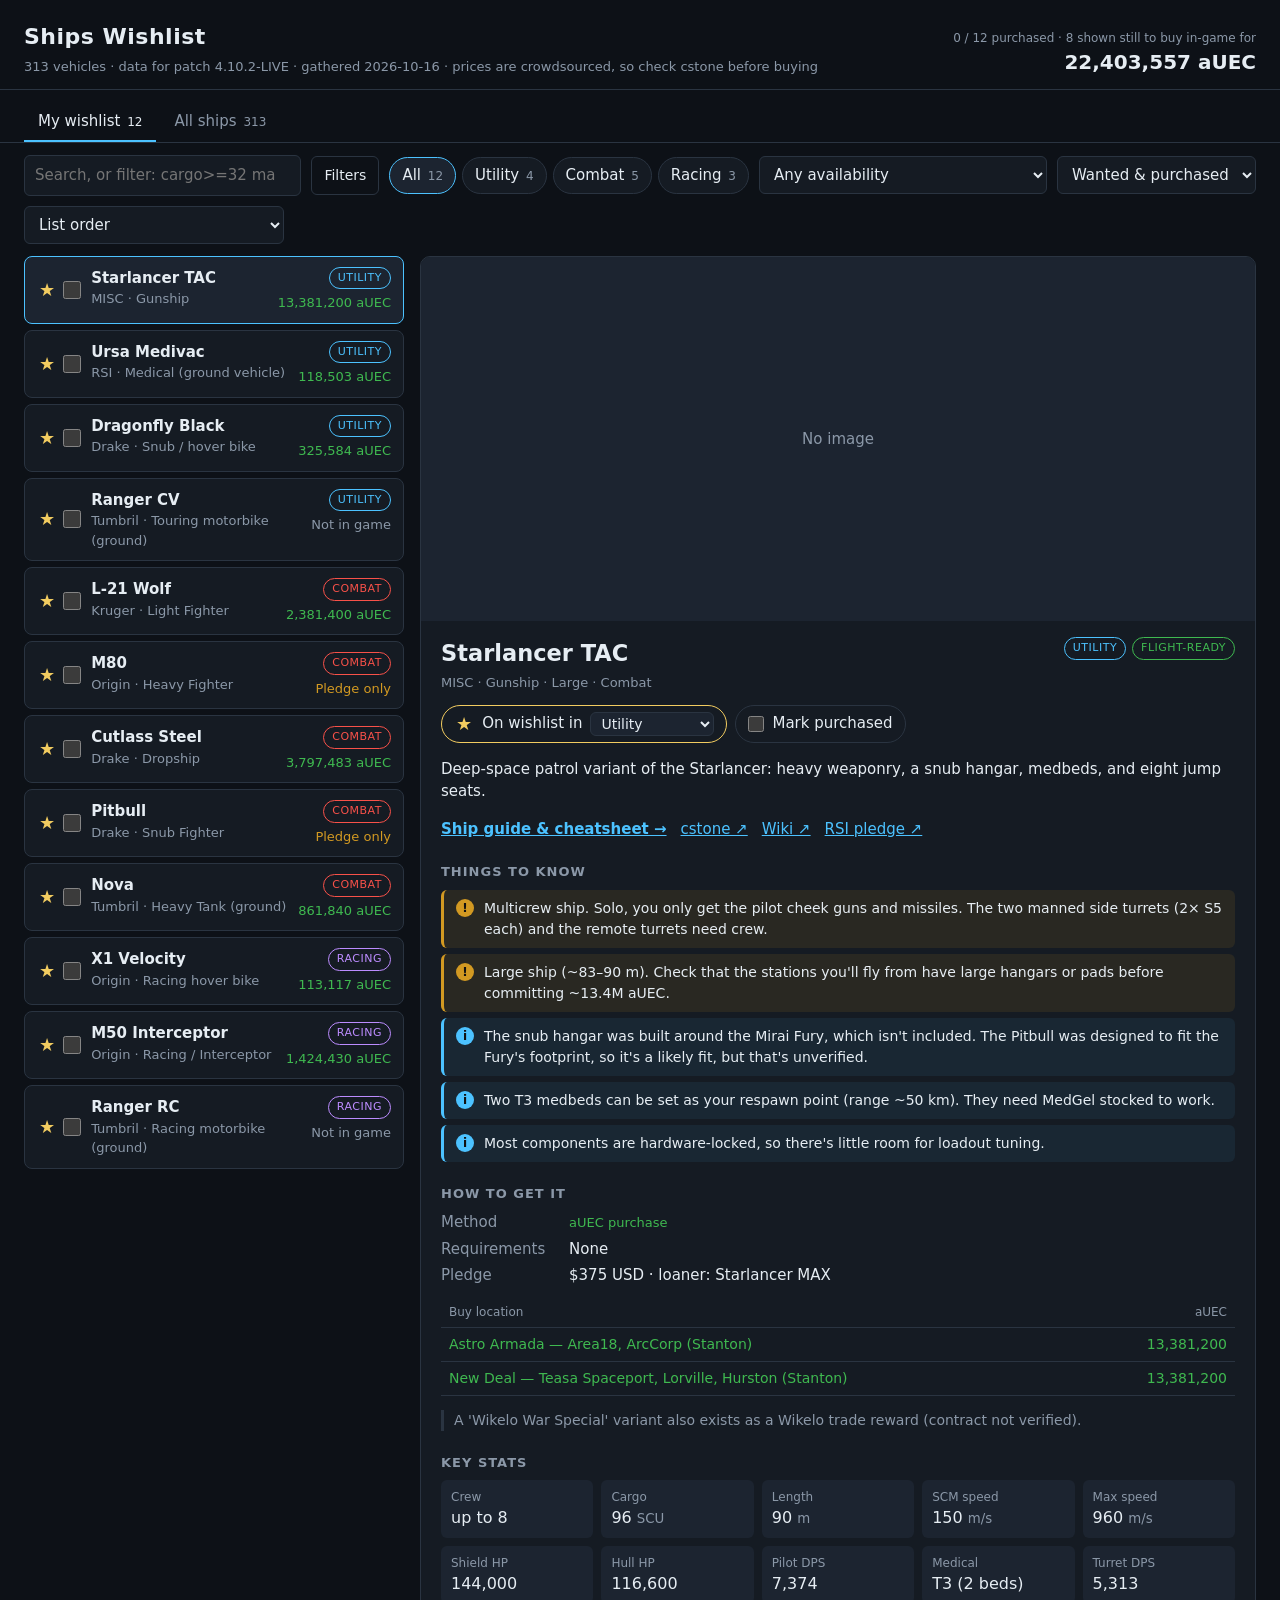
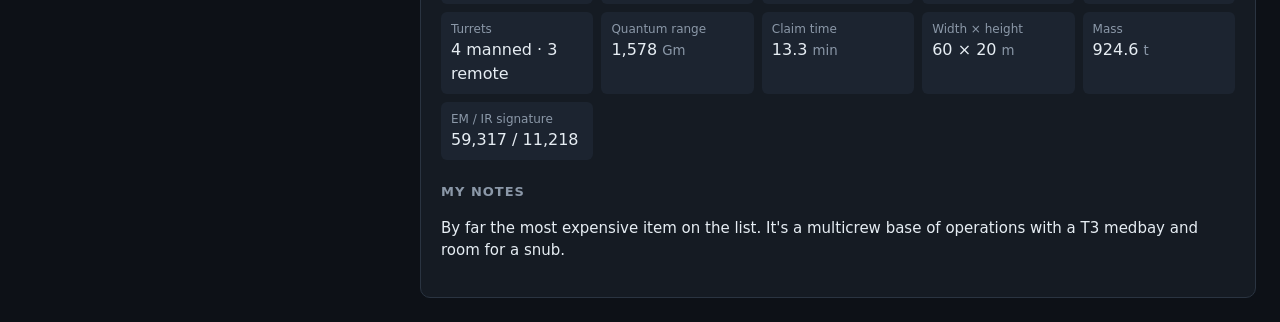
==== index.html @ 130946b1 "Deploy star-citizen-notes@a7545f8" ====
<!doctype html>
<html lang="en">
<head>
  <meta charset="utf-8">
  <meta name="viewport" content="width=device-width, initial-scale=1">
  <title>Ships Wishlist</title>
  <link rel="stylesheet" href="styles.css">
</head>
<body>
  <header class="top">
    <div>
      <h1>Ships Wishlist</h1>
      <p class="meta" id="meta"></p>
    </div>
    <div class="total" id="total"></div>
  </header>

  <div class="pending" id="pending" hidden></div>

  <nav class="scope" id="scope" aria-label="Which ships"></nav>

  <section class="toolbar">
    <input id="search" type="search" placeholder="Search, or filter: cargo>=32 maker:drake is:rentable…" autocomplete="off" spellcheck="false">
    <button type="button" id="filtersToggle" class="ghost filters-toggle" aria-expanded="false" aria-controls="filterPanel">Filters</button>
    <div class="chips" id="categoryChips"></div>
    <select id="availability" aria-label="Availability">
      <option value="">Any availability</option>
      <option value="buy">Buyable in-game</option>
      <option value="rent">Rental only</option>
      <option value="pledge">Pledge only</option>
      <option value="earn">Earned in-game (Wikelo, events)</option>
      <option value="none">Not in game</option>
    </select>
    <select id="owned" aria-label="Purchased">
      <option value="">Wanted &amp; purchased</option>
      <option value="wanted">Still wanted</option>
      <option value="purchased">Purchased</option>
    </select>
    <select id="sort" aria-label="Sort">
      <option value="list">List order</option>
      <option value="price-asc">Price: low → high</option>
      <option value="price-desc">Price: high → low</option>
      <option value="name">Name</option>
      <option value="manufacturer">Manufacturer</option>
      <option value="stat:cargo">Cargo: most first</option>
      <option value="stat:scm">SCM speed: fastest first</option>
      <option value="stat:dps">Pilot DPS: highest first</option>
      <option value="stat:hull">Hull HP: highest first</option>
      <option value="stat:shield">Shield HP: highest first</option>
      <option value="stat:qt">Quantum range: longest first</option>
      <option value="stat:length">Length: biggest first</option>
      <option value="stat:crew">Crew: largest first</option>
    </select>
  </section>

  <section class="filter-panel" id="filterPanel" hidden></section>
  <div class="active-filters" id="activeFilters"></div>

  <main class="layout">
    <ul class="list" id="list"></ul>
    <article class="detail" id="detail"></article>
  </main>

  <script src="site.js"></script>
  <script src="catalog.data.js"></script>
  <script src="ships.data.js"></script>
  <script src="wishlist.js"></script>
  <script src="purchases.js"></script>
  <script src="common.js"></script>
  <script src="filters.js"></script>
  <script src="app.js"></script>
</body>
</html>
---- styles.css ----
:root {
  --bg: #0d1117;
  --panel: #151b23;
  --panel-2: #1c2430;
  --border: #2a3441;
  --text: #e6edf3;
  --muted: #8b98a8;
  --accent: #4cc2ff;
  --buy: #3fb950;
  --pledge: #d29922;
  --none: #8b98a8;
  --utility: #4cc2ff;
  --combat: #f85149;
  --racing: #bc8cff;
  --other: #8b98a8;
  --star: #f2cc60;
  color-scheme: dark;
}

* { box-sizing: border-box; }

body {
  margin: 0;
  background: var(--bg);
  color: var(--text);
  font: 15px/1.5 system-ui, -apple-system, "Segoe UI", Roboto, sans-serif;
}

a { color: var(--accent); }

.top {
  display: flex;
  justify-content: space-between;
  align-items: flex-end;
  gap: 16px;
  flex-wrap: wrap;
  padding: 20px 24px 12px;
  border-bottom: 1px solid var(--border);
}
.top h1 { margin: 0; font-size: 22px; letter-spacing: 0.5px; }
.meta { margin: 4px 0 0; color: var(--muted); font-size: 13px; }
.total { text-align: right; }
.total span { display: block; color: var(--muted); font-size: 12px; }
.total strong { font-size: 20px; font-variant-numeric: tabular-nums; }

.toolbar {
  display: flex;
  flex-wrap: wrap;
  gap: 10px;
  align-items: center;
  padding: 12px 24px;
}
.toolbar input, .toolbar select {
  background: var(--panel);
  color: var(--text);
  border: 1px solid var(--border);
  border-radius: 6px;
  padding: 8px 10px;
  font: inherit;
}
.toolbar input { flex: 1 1 260px; min-width: 0; }
.chips { display: flex; gap: 6px; flex-wrap: wrap; }
.chip {
  background: var(--panel);
  color: var(--text);
  border: 1px solid var(--border);
  border-radius: 999px;
  padding: 6px 12px;
  font: inherit;
  cursor: pointer;
}
.chip span { color: var(--muted); font-size: 12px; margin-left: 2px; }
.chip.on { border-color: var(--accent); background: var(--panel-2); }

.scope { display: flex; gap: 4px; padding: 12px 24px 0; border-bottom: 1px solid var(--border); }
.tab {
  background: transparent;
  color: var(--muted);
  border: 0;
  border-bottom: 2px solid transparent;
  border-radius: 0;
  padding: 8px 14px;
  font-size: 15px;
}
.tab span { font-size: 12px; margin-left: 2px; }
.tab.on { color: var(--text); border-bottom-color: var(--accent); }

.layout {
  display: grid;
  grid-template-columns: minmax(280px, 380px) 1fr;
  gap: 16px;
  padding: 0 24px 24px;
  align-items: start;
}

.list { list-style: none; margin: 0; padding: 0; display: flex; flex-direction: column; gap: 6px; }
.row {
  display: flex;
  align-items: center;
  gap: 10px;
  padding: 0 0 0 12px;
  background: var(--panel);
  border: 1px solid var(--border);
  border-radius: 8px;
}
.row:hover { background: var(--panel-2); }
.row.active { border-color: var(--accent); background: var(--panel-2); }
.row.owned { opacity: 0.6; }
.row.owned strong { text-decoration: line-through; text-decoration-color: var(--buy); }
.row-controls { display: flex; align-items: center; gap: 6px; flex: none; }
.star {
  background: transparent;
  border: 0;
  padding: 0 2px;
  font-size: 18px;
  line-height: 1;
  color: var(--muted);
}
.star:hover, .star.on { color: var(--star); }
.row-check { width: 18px; height: 18px; accent-color: var(--buy); cursor: pointer; flex: none; margin: 0; }
.row-link {
  flex: 1;
  min-width: 0;
  display: flex;
  justify-content: space-between;
  gap: 10px;
  padding: 10px 12px 10px 0;
  color: var(--text);
  text-decoration: none;
}
.row-main { display: flex; flex-direction: column; min-width: 0; }
.row-side { display: flex; flex-direction: column; align-items: flex-end; gap: 4px; white-space: nowrap; }
.sub { color: var(--muted); font-size: 13px; }

.tag {
  font-size: 11px;
  text-transform: uppercase;
  letter-spacing: 0.5px;
  padding: 2px 8px;
  border-radius: 999px;
  border: 1px solid currentColor;
}
.cat-utility { color: var(--utility); }
.cat-combat { color: var(--combat); }
.cat-racing { color: var(--racing); }
/* Game careers (All ships view). Anything else falls back to the plain tag color. */
.tag[class*="cat-"] { color: var(--other); }
.tag.cat-utility { color: var(--utility); }
.tag.cat-combat { color: var(--combat); }
.tag.cat-racing, .tag.cat-competition { color: var(--racing); }
.tag.cat-transporter { color: #3fb950; }
.tag.cat-industrial { color: #d29922; }
.tag.cat-exploration { color: #4cc2ff; }
.tag.cat-support { color: #56d4bc; }
.tag.cat-multi-role { color: #e3b8ff; }
.tag.cat-ground { color: #c9a26b; }
.price.rent { color: var(--accent); }
.price.earn { color: var(--racing); }
.status-flight-ready { color: var(--buy); }
.status-in-concept { color: var(--none); }
.owned-tag { color: var(--buy); vertical-align: middle; }

.price { font-size: 13px; font-variant-numeric: tabular-nums; }
.price.buy { color: var(--buy); }
.price.pledge { color: var(--pledge); }
.price.none { color: var(--none); }

.detail {
  background: var(--panel);
  border: 1px solid var(--border);
  border-radius: 10px;
  padding: 0 20px 20px;
  overflow: hidden;
  position: sticky;
  top: 12px;
}
.hero { margin: 0 -20px 16px; aspect-ratio: 16 / 7; background: var(--panel-2); }
.hero img { width: 100%; height: 100%; object-fit: cover; display: block; }
.noimg { height: 100%; display: grid; place-items: center; color: var(--muted); }
.detail-head { display: flex; justify-content: space-between; gap: 12px; flex-wrap: wrap; }
.detail-head h2 { margin: 0; }
.detail-head .sub { margin: 2px 0 0; }
.badges { display: flex; gap: 6px; align-items: flex-start; }
.detail h3 {
  margin: 22px 0 8px;
  font-size: 13px;
  text-transform: uppercase;
  letter-spacing: 1px;
  color: var(--muted);
}
.links { display: flex; gap: 14px; flex-wrap: wrap; }

.kv { margin: 0; display: grid; gap: 4px; }
.kv div { display: grid; grid-template-columns: 120px 1fr; gap: 8px; }
.kv dt { color: var(--muted); }
.kv dd { margin: 0; }

table { width: 100%; border-collapse: collapse; margin-top: 10px; font-size: 14px; }
th, td { text-align: left; padding: 6px 8px; border-bottom: 1px solid var(--border); }
th { color: var(--muted); font-weight: 500; font-size: 12px; }
.num { text-align: right; font-variant-numeric: tabular-nums; white-space: nowrap; }
tr.best td { color: var(--buy); }

.note { color: var(--muted); font-size: 14px; border-left: 3px solid var(--border); padding-left: 10px; }
.muted, .empty { color: var(--muted); }

.stats { margin: 0; display: grid; grid-template-columns: repeat(auto-fill, minmax(130px, 1fr)); gap: 8px; }
.stat { background: var(--panel-2); border-radius: 6px; padding: 8px 10px; }
.stat dt { color: var(--muted); font-size: 12px; }
.stat dd { margin: 0; font-size: 16px; font-variant-numeric: tabular-nums; }
.stat small { color: var(--muted); }

/* ── Filters ───────────────────────────────── */
.filters-toggle { padding: 8px 12px; font-size: 14px; }
.filters-toggle.on { border-color: var(--accent); }
.filters-toggle .count {
  display: inline-block;
  min-width: 18px;
  margin-left: 4px;
  padding: 0 5px;
  border-radius: 999px;
  background: var(--accent);
  color: #111;
  font-size: 12px;
}
.filter-panel {
  margin: 0 24px 12px;
  padding: 14px 16px;
  background: var(--panel);
  border: 1px solid var(--border);
  border-radius: 10px;
  display: grid;
  gap: 14px;
}
.filter-panel[hidden] { display: none; }
.filter-panel select, .filter-panel input[inputmode] {
  background: var(--panel-2);
  color: var(--text);
  border: 1px solid var(--border);
  border-radius: 6px;
  padding: 6px 8px;
  font: inherit;
  font-size: 14px;
  min-width: 0;
}
.fp-selects { display: grid; grid-template-columns: repeat(auto-fill, minmax(170px, 1fr)); gap: 10px; }
.fp-selects label { display: flex; flex-direction: column; gap: 4px; font-size: 12px; color: var(--muted); }
.fp-flags { display: flex; flex-wrap: wrap; gap: 6px 16px; font-size: 14px; }
.fp-flag { display: inline-flex; align-items: center; gap: 6px; cursor: pointer; }
.fp-flag input { accent-color: var(--accent); margin: 0; }
.fp-ranges { display: grid; grid-template-columns: repeat(auto-fill, minmax(250px, 1fr)); gap: 8px 18px; }
.fp-range { display: grid; grid-template-columns: 1fr 76px auto 76px; align-items: center; gap: 6px; font-size: 14px; }
.fp-range small { color: var(--muted); }
.fp-range em { color: var(--muted); font-style: normal; }
.fp-help { font-size: 13px; color: var(--muted); }
.fp-help summary { cursor: pointer; color: var(--text); }
.fp-help p { margin: 8px 0; }
.fp-syntax { margin: 6px 0; font-size: 13px; }
.fp-syntax td { vertical-align: top; line-height: 1.9; }
.fp-syntax td:first-child { white-space: nowrap; }
.fp-example { margin: 2px 0; font-size: 12px; padding: 4px 10px; }
.active-filters { display: flex; flex-wrap: wrap; gap: 6px; padding: 0 24px; }
.active-filters:not(:empty) { margin-bottom: 12px; }
.filter-chip {
  background: var(--panel-2);
  color: var(--text);
  border: 1px solid var(--accent);
  border-radius: 999px;
  padding: 3px 10px;
  font-size: 13px;
}
.filter-chip span { color: var(--muted); margin-left: 4px; }
.filter-chip.free { border-color: var(--border); }
.filter-chip.neg { border-color: var(--combat); }
.filter-chip.clear { background: transparent; border-color: var(--border); color: var(--muted); }
.row-stats { color: var(--accent); font-size: 12px; font-variant-numeric: tabular-nums; }

/* ── Purchases ─────────────────────────────── */
.pending {
  display: flex;
  flex-wrap: wrap;
  align-items: center;
  gap: 8px 16px;
  margin: 12px 24px 0;
  padding: 10px 14px;
  border: 1px solid var(--pledge);
  border-radius: 8px;
  background: rgba(210, 153, 34, 0.08);
  font-size: 14px;
}
.pending[hidden] { display: none; }
.pending-actions { display: flex; gap: 8px; }
.pending-msg { color: var(--muted); }
button {
  font: inherit;
  font-size: 13px;
  padding: 6px 12px;
  border-radius: 6px;
  border: 1px solid var(--pledge);
  background: var(--pledge);
  color: #111;
  cursor: pointer;
}
button.ghost { background: transparent; color: var(--text); border-color: var(--border); }

.toggles { display: flex; flex-wrap: wrap; gap: 8px; margin: 12px 0 4px; }
.wish-toggle {
  display: inline-flex;
  align-items: center;
  gap: 8px;
  padding: 6px 12px;
  border: 1px solid var(--border);
  border-radius: 999px;
  background: transparent;
  color: var(--text);
  font-size: 15px;
}
button.wish-toggle:hover { border-color: var(--star); }
.wish-toggle.on { border-color: var(--star); }
.wish-toggle select {
  background: var(--panel-2);
  color: var(--text);
  border: 1px solid var(--border);
  border-radius: 6px;
  padding: 2px 6px;
  font: inherit;
  font-size: 14px;
}
.purchase-toggle {
  display: inline-flex;
  align-items: center;
  gap: 8px;
  padding: 6px 12px;
  border: 1px solid var(--border);
  border-radius: 999px;
  cursor: pointer;
  user-select: none;
}
.purchase-toggle input { accent-color: var(--buy); width: 16px; height: 16px; margin: 0; }
.purchase-toggle.on { border-color: var(--buy); color: var(--buy); }
.purchase-toggle small { color: var(--muted); margin-left: 4px; }

/* ── Things to know ────────────────────────── */
.ttk { list-style: none; margin: 0; padding: 0; display: flex; flex-direction: column; gap: 6px; }
.ttk li {
  display: flex;
  gap: 10px;
  align-items: flex-start;
  padding: 8px 12px;
  border-radius: 6px;
  border-left: 3px solid;
  font-size: 14px;
}
.ttk-warn { border-color: var(--pledge) !important; background: rgba(210, 153, 34, 0.10); }
.ttk-info { border-color: var(--accent) !important; background: rgba(76, 194, 255, 0.07); }
.ttk-icon {
  flex: none;
  width: 18px;
  height: 18px;
  margin-top: 1px;
  border-radius: 50%;
  display: grid;
  place-items: center;
  font-size: 12px;
  font-weight: 700;
  color: #111;
}
.ttk-warn .ttk-icon { background: var(--pledge); }
.ttk-info .ttk-icon { background: var(--accent); }

.guide-link { font-weight: 600; }

/* ── Guide page ────────────────────────────── */
.crumbs { display: flex; justify-content: space-between; align-items: center; width: 100%; gap: 12px; flex-wrap: wrap; }
.crumbs a { text-decoration: none; }
.pager { display: flex; gap: 16px; font-size: 14px; }
.guide { max-width: 960px; margin: 0 auto; padding: 16px 24px 48px; }
.guide-hero { position: relative; border-radius: 10px; overflow: hidden; aspect-ratio: 16 / 6; background: var(--panel-2); }
.guide-hero img { width: 100%; height: 100%; object-fit: cover; display: block; }
.guide-title {
  position: absolute;
  inset: auto 0 0 0;
  padding: 40px 20px 14px;
  background: linear-gradient(transparent, rgba(0, 0, 0, 0.85));
}
.guide-title h1 { margin: 0; font-size: 28px; }
.guide-title .sub { color: #c9d1d9; margin: 2px 0 0; }
.guide h3 {
  margin: 28px 0 10px;
  font-size: 13px;
  text-transform: uppercase;
  letter-spacing: 1px;
  color: var(--muted);
}
.lead { font-size: 16px; }
.features { display: grid; grid-template-columns: repeat(auto-fill, minmax(280px, 1fr)); gap: 12px; }
.feature { background: var(--panel); border: 1px solid var(--border); border-radius: 8px; padding: 12px 14px; }
.feature h4 { margin: 0 0 4px; font-size: 16px; }
.feature p { margin: 0 0 8px; color: #c9d1d9; font-size: 14px; }
.feature ol { margin: 0 0 8px; padding-left: 20px; font-size: 14px; }
.feature ol li { margin-bottom: 2px; }
.keys { display: flex; flex-wrap: wrap; gap: 6px 12px; font-size: 13px; color: var(--muted); }
kbd {
  font: 12px ui-monospace, SFMono-Regular, Consolas, monospace;
  background: var(--panel-2);
  border: 1px solid var(--border);
  border-bottom-width: 2px;
  border-radius: 4px;
  padding: 1px 6px;
  color: var(--text);
  white-space: nowrap;
}
.cheatsheet td:nth-child(2) { white-space: nowrap; }
.common-sec { background: var(--panel); border: 1px solid var(--border); border-radius: 8px; margin-bottom: 8px; padding: 0 14px; }
.common-sec summary { cursor: pointer; padding: 10px 0; font-weight: 600; }
.common-sec table { margin: 0 0 10px; }
.small { font-size: 13px; }
.sources { font-size: 13px; padding-left: 20px; word-break: break-all; }
code { font: 13px ui-monospace, Consolas, monospace; background: var(--panel-2); padding: 1px 4px; border-radius: 4px; }

@media print {
  body { background: #fff; color: #000; }
  .top, .pending, .toggles, .guide-hero { display: none; }
  .common-sec { break-inside: avoid; }
}

@media (max-width: 800px) {
  .pending { margin-left: 16px; margin-right: 16px; }
  .guide { padding-left: 16px; padding-right: 16px; }
  .guide-hero { aspect-ratio: 16 / 9; }
  .cheatsheet td:nth-child(2) { white-space: normal; }
  .top, .scope, .toolbar, .layout, .active-filters { padding-left: 16px; padding-right: 16px; }
  .filter-panel { margin-left: 16px; margin-right: 16px; }
  .fp-syntax td:first-child { white-space: normal; }
  .layout { grid-template-columns: 1fr; }
  .detail { position: static; }
  .total { text-align: left; }
}
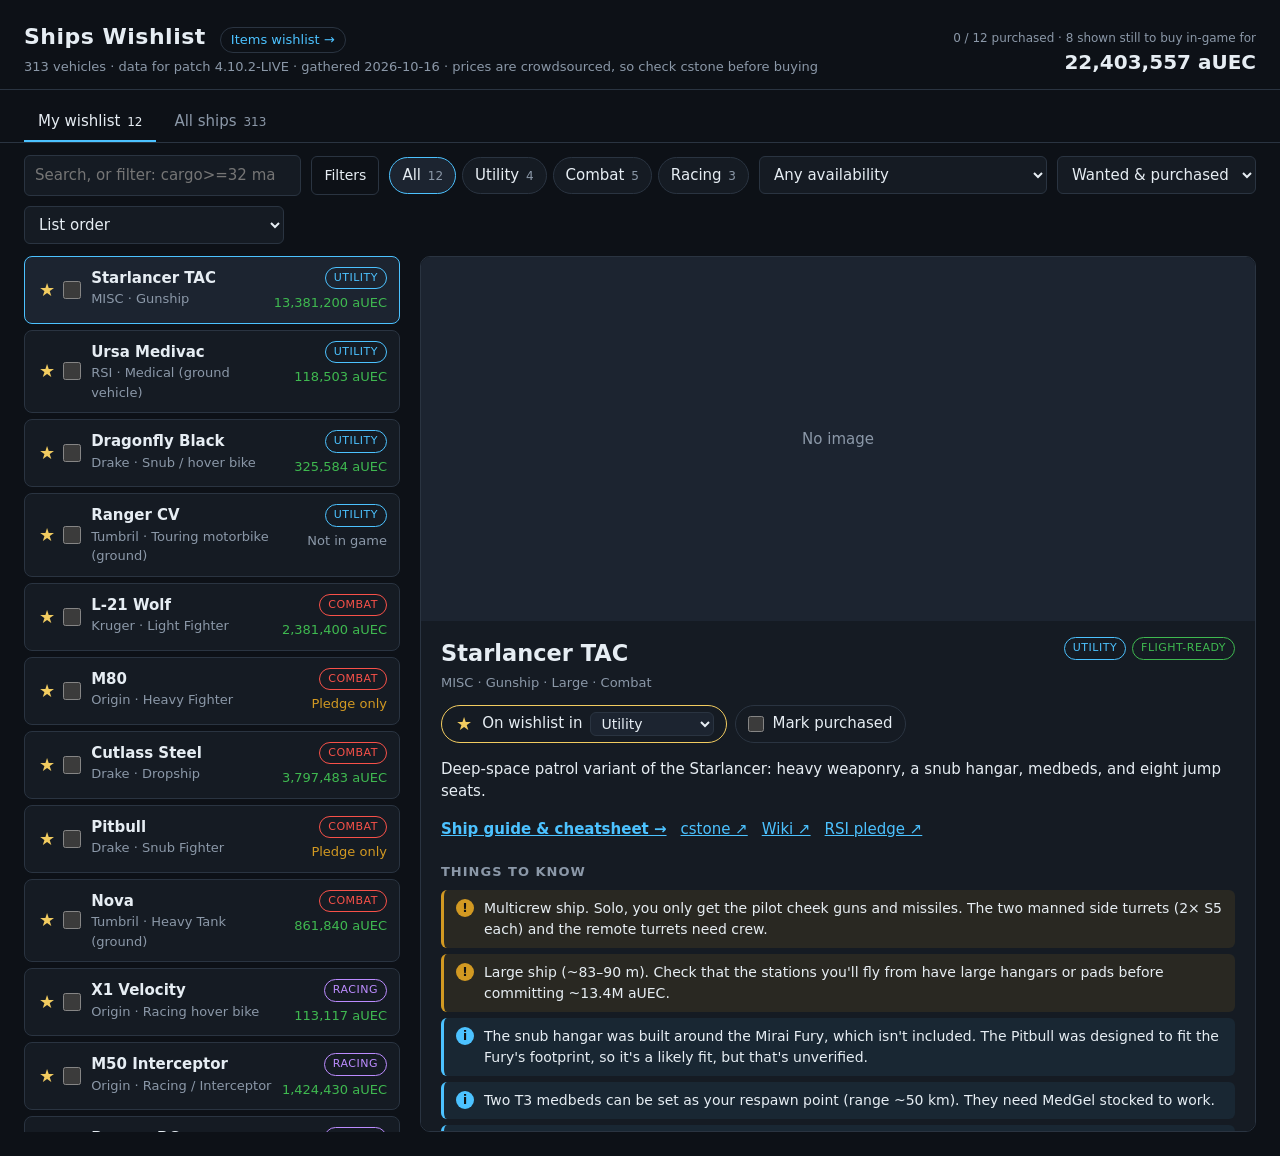
==== commit e845be0a: "Deploy star-citizen-notes@56469bd" ====
--- a/index.html
+++ b/index.html
@@ -9,7 +9,10 @@
 <body>
   <header class="top">
     <div>
-      <h1>Ships Wishlist</h1>
+      <div class="title-row">
+        <h1>Ships Wishlist</h1>
+        <nav class="site-links" id="siteLinks" aria-label="Other sites"></nav>
+      </div>
       <p class="meta" id="meta"></p>
     </div>
     <div class="total" id="total"></div>
--- a/styles.css
+++ b/styles.css
@@ -38,6 +38,10 @@
   border-bottom: 1px solid var(--border);
 }
 .top h1 { margin: 0; font-size: 22px; letter-spacing: 0.5px; }
+.title-row { display: flex; align-items: baseline; gap: 14px; flex-wrap: wrap; }
+.site-links { display: flex; gap: 8px; }
+.site-links a { font-size: 13px; text-decoration: none; border: 1px solid var(--border); border-radius: 999px; padding: 2px 10px; }
+.site-links a:hover { border-color: var(--accent); }
 .meta { margin: 4px 0 0; color: var(--muted); font-size: 13px; }
 .total { text-align: right; }
 .total span { display: block; color: var(--muted); font-size: 12px; }
@@ -93,7 +97,16 @@
   align-items: start;
 }
 
-.list { list-style: none; margin: 0; padding: 0; display: flex; flex-direction: column; gap: 6px; }
+.list { list-style: none; margin: 0; padding: 0 4px 0 0; display: flex; flex-direction: column; gap: 6px; }
+/* The list and the detail panel each scroll on their own, so the page never gets taller than the window. */
+.list, .detail {
+  position: sticky;
+  top: 12px;
+  max-height: calc(100vh - 24px);
+  overflow-y: auto;
+  scrollbar-width: thin;
+  scrollbar-color: var(--border) transparent;
+}
 .row {
   display: flex;
   align-items: center;
@@ -170,9 +183,6 @@
   border: 1px solid var(--border);
   border-radius: 10px;
   padding: 0 20px 20px;
-  overflow: hidden;
-  position: sticky;
-  top: 12px;
 }
 .hero { margin: 0 -20px 16px; aspect-ratio: 16 / 7; background: var(--panel-2); }
 .hero img { width: 100%; height: 100%; object-fit: cover; display: block; }
@@ -433,6 +443,7 @@
   .filter-panel { margin-left: 16px; margin-right: 16px; }
   .fp-syntax td:first-child { white-space: normal; }
   .layout { grid-template-columns: 1fr; }
-  .detail { position: static; }
+  .list { position: static; max-height: 60vh; }
+  .detail { position: static; max-height: none; overflow: visible; }
   .total { text-align: left; }
 }
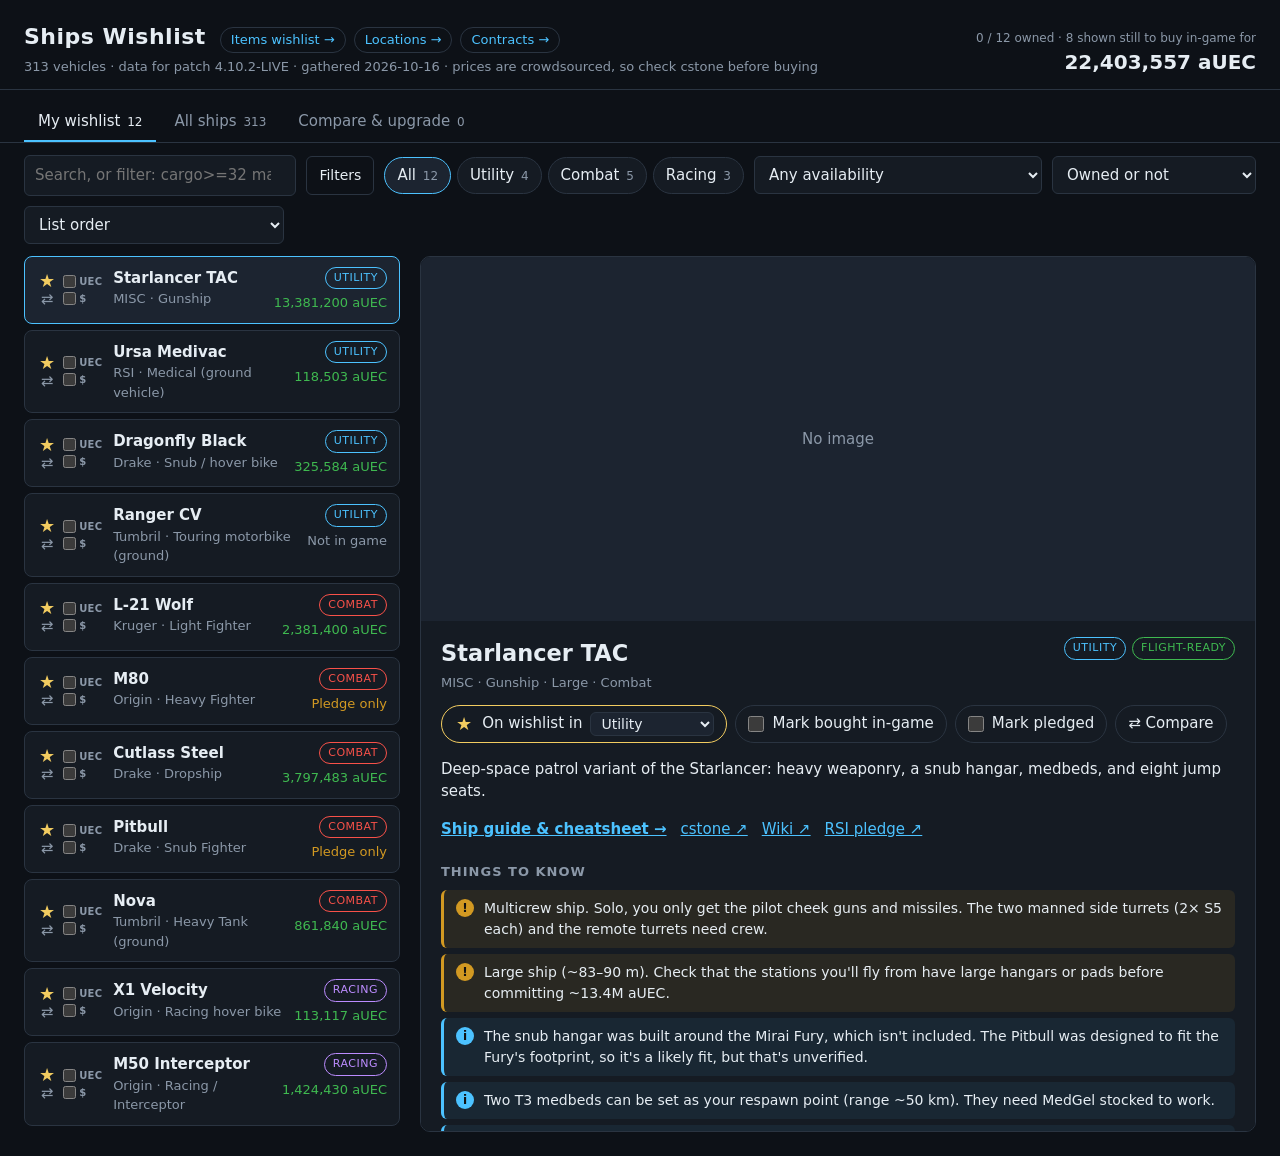
==== commit 1cbad5fd: "Deploy star-citizen-notes@6cfafc6" ====
--- a/index.html
+++ b/index.html
@@ -34,10 +34,12 @@
       <option value="earn">Earned in-game (Wikelo, events)</option>
       <option value="none">Not in game</option>
     </select>
-    <select id="owned" aria-label="Purchased">
-      <option value="">Wanted &amp; purchased</option>
-      <option value="wanted">Still wanted</option>
-      <option value="purchased">Purchased</option>
+    <select id="owned" aria-label="Owned">
+      <option value="">Owned or not</option>
+      <option value="wanted">Not owned yet</option>
+      <option value="purchased">Owned (either way)</option>
+      <option value="pledged">Pledged (real money)</option>
+      <option value="bought">Bought in-game</option>
     </select>
     <select id="sort" aria-label="Sort">
       <option value="list">List order</option>
@@ -58,11 +60,13 @@
 
   <section class="filter-panel" id="filterPanel" hidden></section>
   <div class="active-filters" id="activeFilters"></div>
+  <div class="cmp-tray" id="compareTray"></div>
 
   <main class="layout">
     <ul class="list" id="list"></ul>
     <article class="detail" id="detail"></article>
   </main>
+  <main class="compare-view" id="compareView"></main>
 
   <script src="site.js"></script>
   <script src="catalog.data.js"></script>
@@ -71,6 +75,7 @@
   <script src="purchases.js"></script>
   <script src="common.js"></script>
   <script src="filters.js"></script>
+  <script src="compare.js"></script>
   <script src="app.js"></script>
 </body>
 </html>
--- a/styles.css
+++ b/styles.css
@@ -350,6 +350,117 @@
 .purchase-toggle.on { border-color: var(--buy); color: var(--buy); }
 .purchase-toggle small { color: var(--muted); margin-left: 4px; }
 
+.purchase-toggle.pledge input { accent-color: var(--pledge); }
+.purchase-toggle.pledge.on { border-color: var(--pledge); color: var(--pledge); }
+
+/* List row: two small stacks of controls (wishlist + compare, bought in-game + pledged). */
+.ctl-stack { display: flex; flex-direction: column; align-items: center; gap: 2px; }
+.own-mini {
+  display: inline-flex;
+  align-items: center;
+  gap: 3px;
+  font-size: 10px;
+  font-weight: 600;
+  letter-spacing: 0.3px;
+  color: var(--muted);
+  cursor: pointer;
+  user-select: none;
+  min-width: 40px;
+}
+.own-mini input { width: 13px; height: 13px; margin: 0; accent-color: var(--buy); cursor: pointer; }
+.own-mini.pledge input { accent-color: var(--pledge); }
+.own-mini:has(input:checked) { color: var(--buy); }
+.own-mini.pledge:has(input:checked) { color: var(--pledge); }
+.cmp-mini {
+  background: transparent;
+  border: 0;
+  padding: 0 2px;
+  font-size: 15px;
+  line-height: 1;
+  color: var(--muted);
+}
+.cmp-mini:hover:not(:disabled), .cmp-mini.on { color: var(--accent); }
+.cmp-mini:disabled { opacity: 0.3; cursor: default; }
+
+/* ── Compare ───────────────────────────────── */
+button.mini { padding: 3px 8px; font-size: 12px; }
+button.linklike { background: none; border: 0; padding: 0; color: var(--accent); font-size: inherit; cursor: pointer; }
+button.linklike:hover { text-decoration: underline; }
+.cmp-toggle {
+  display: inline-flex;
+  align-items: center;
+  gap: 6px;
+  padding: 6px 12px;
+  border: 1px solid var(--border);
+  border-radius: 999px;
+  background: transparent;
+  color: var(--text);
+  font-size: 15px;
+}
+.cmp-toggle:hover:not(:disabled), .cmp-toggle.on { border-color: var(--accent); color: var(--accent); }
+.cmp-toggle:disabled { opacity: 0.5; cursor: default; }
+
+.cmp-tray { display: flex; flex-wrap: wrap; align-items: center; gap: 6px 10px; padding: 0 24px; font-size: 14px; }
+.cmp-tray:not(:empty) { margin-bottom: 12px; }
+.cmp-tray button:not(.linklike) { border-color: var(--accent); background: var(--accent); }
+.cmp-tray button.ghost { background: transparent; border-color: var(--border); }
+.tray-ship { display: inline-flex; align-items: center; gap: 6px; background: var(--panel-2); border: 1px solid var(--border); border-radius: 999px; padding: 2px 10px; }
+.tray-ship .linklike { color: var(--muted); }
+
+.compare-view { display: none; padding: 16px 24px 32px; flex-direction: column; gap: 16px; }
+.compare-mode .compare-view { display: flex; }
+.compare-mode .toolbar, .compare-mode .filter-panel, .compare-mode .active-filters, .compare-mode .layout { display: none !important; }
+
+.cmp-card { background: var(--panel); border: 1px solid var(--border); border-radius: 10px; padding: 4px 20px 16px; min-width: 0; }
+.cmp-card h3 { margin: 18px 0 10px; font-size: 13px; text-transform: uppercase; letter-spacing: 1px; color: var(--muted); }
+.cmp-head { display: flex; flex-wrap: wrap; align-items: center; gap: 10px; }
+.cmp-head h3 { margin-right: auto; }
+.cmp-head input, .up-pick select {
+  background: var(--panel-2);
+  color: var(--text);
+  border: 1px solid var(--border);
+  border-radius: 6px;
+  padding: 6px 10px;
+  font: inherit;
+  font-size: 14px;
+  min-width: 0;
+}
+.cmp-head input { flex: 0 1 260px; }
+
+.up-pick { display: flex; flex-wrap: wrap; align-items: flex-end; gap: 10px; }
+.up-pick label { display: flex; flex-direction: column; gap: 4px; font-size: 12px; color: var(--muted); flex: 1 1 240px; min-width: 0; }
+.up-pick select { width: 100%; }
+.up-add { flex-basis: 100%; }
+.up-add:empty { display: none; }
+.up-result { display: grid; grid-template-columns: repeat(auto-fit, minmax(220px, 1fr)); gap: 10px; margin: 14px 0 10px; }
+.up-figure { background: var(--panel-2); border-radius: 8px; padding: 10px 14px; display: flex; flex-direction: column; }
+.up-figure strong { font-size: 24px; font-variant-numeric: tabular-nums; }
+.up-figure span { color: var(--muted); font-size: 13px; }
+.up-ok { color: var(--buy); }
+
+.cmp-scroll { overflow-x: auto; margin: 0 -8px; padding: 0 8px; scrollbar-width: thin; scrollbar-color: var(--border) transparent; }
+.cmp-table { min-width: 560px; table-layout: fixed; }
+.cmp-table th:first-child { width: 150px; }
+.cmp-table thead th { vertical-align: bottom; }
+.cmp-table tbody th { color: var(--muted); font-weight: 400; font-size: 13px; }
+.cmp-table td { vertical-align: top; }
+.cmp-table td.num { text-align: left; }
+.cmp-table td small { color: var(--muted); }
+.cmp-col { color: var(--text) !important; font-size: 14px !important; }
+.cmp-thumb { display: block; aspect-ratio: 16 / 9; background: var(--panel-2); border-radius: 6px; overflow: hidden; margin-bottom: 6px; }
+.cmp-thumb img { width: 100%; height: 100%; object-fit: cover; display: block; }
+.cmp-name { display: block; font-weight: 600; text-decoration: none; color: var(--text); }
+.cmp-name:hover { color: var(--accent); }
+.cmp-actions { display: flex; flex-wrap: wrap; gap: 4px; margin-top: 6px; align-items: center; }
+.cmp-group th { padding-top: 16px; color: var(--accent) !important; font-size: 11px !important; text-transform: uppercase; letter-spacing: 1px; font-weight: 600 !important; }
+.diff { display: block; font-size: 12px; color: var(--muted); }
+.diff.good { color: var(--buy); }
+.diff.bad { color: var(--combat); }
+td.best { color: var(--star); }
+.best-star { color: var(--star); }
+.upgrade-from td small { margin-left: 4px; }
+.upgrade-from tr.muted td { color: var(--muted); }
+
 /* ── Things to know ────────────────────────── */
 .ttk { list-style: none; margin: 0; padding: 0; display: flex; flex-direction: column; gap: 6px; }
 .ttk li {
@@ -441,6 +552,11 @@
   .cheatsheet td:nth-child(2) { white-space: normal; }
   .top, .scope, .toolbar, .layout, .active-filters { padding-left: 16px; padding-right: 16px; }
   .filter-panel { margin-left: 16px; margin-right: 16px; }
+  .cmp-tray, .compare-view { padding-left: 16px; padding-right: 16px; }
+  .cmp-card { padding-left: 14px; padding-right: 14px; }
+  .cmp-table th:first-child { width: 100px; }
+  .scope { overflow-x: auto; }
+  .tab { white-space: nowrap; }
   .fp-syntax td:first-child { white-space: normal; }
   .layout { grid-template-columns: 1fr; }
   .list { position: static; max-height: 60vh; }
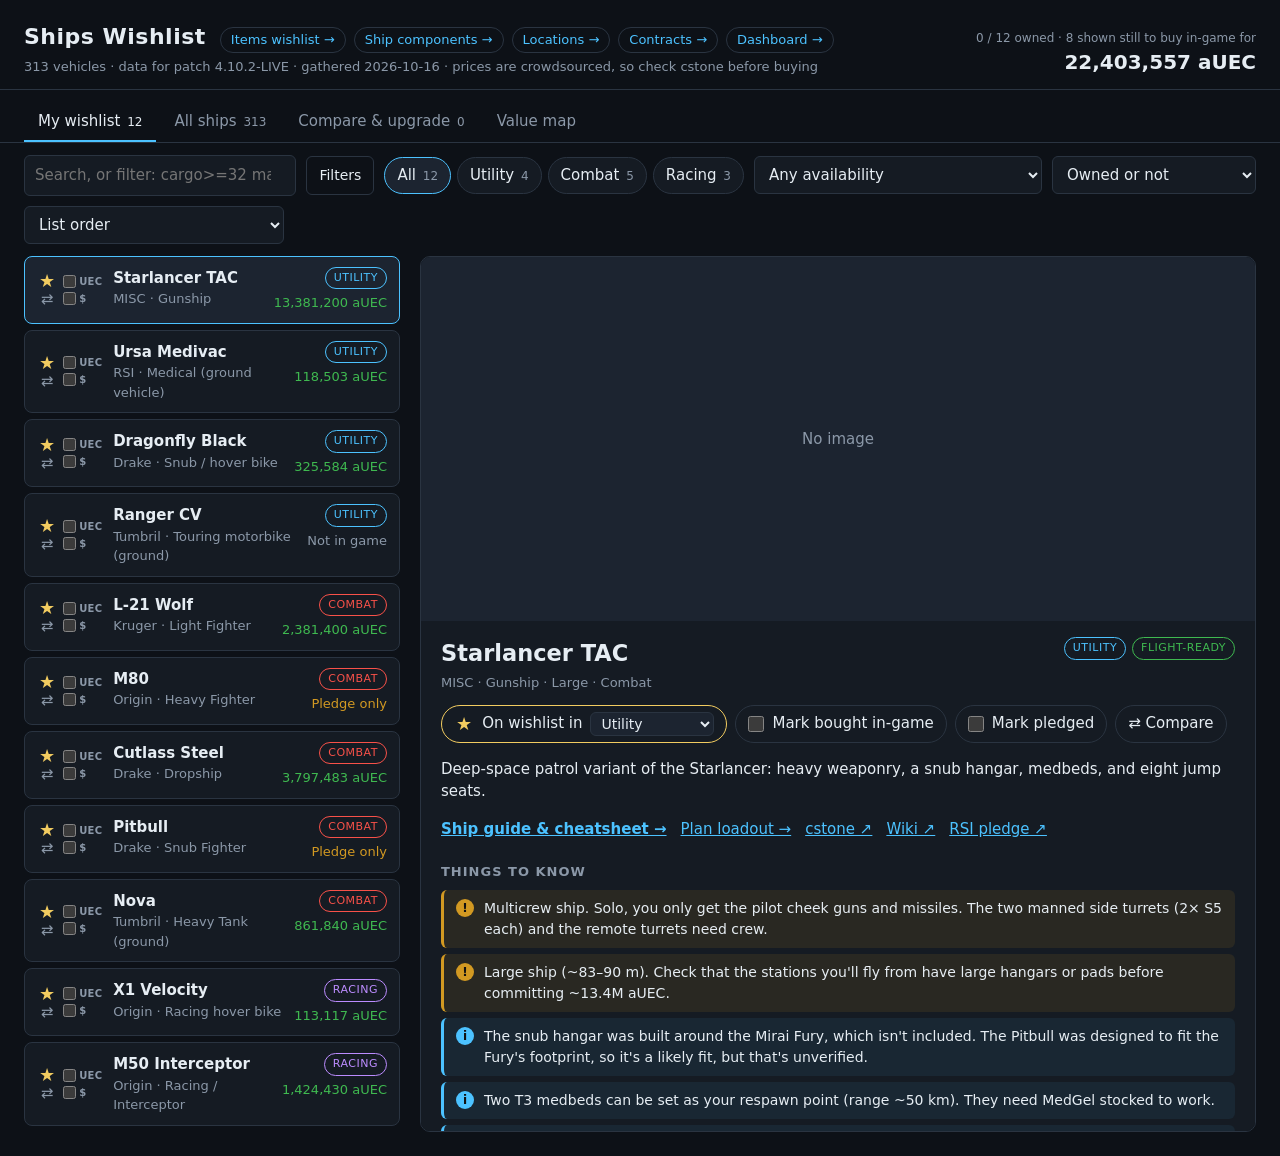
==== commit e597ce85: "Deploy star-citizen-notes@e6a44bf" ====
--- a/index.html
+++ b/index.html
@@ -67,6 +67,7 @@
     <article class="detail" id="detail"></article>
   </main>
   <main class="compare-view" id="compareView"></main>
+  <main class="value-view" id="valueView"></main>
 
   <script src="site.js"></script>
   <script src="catalog.data.js"></script>
@@ -76,6 +77,7 @@
   <script src="common.js"></script>
   <script src="filters.js"></script>
   <script src="compare.js"></script>
+  <script src="valuemap.js"></script>
   <script src="app.js"></script>
 </body>
 </html>
--- a/styles.css
+++ b/styles.css
@@ -39,7 +39,7 @@
 }
 .top h1 { margin: 0; font-size: 22px; letter-spacing: 0.5px; }
 .title-row { display: flex; align-items: baseline; gap: 14px; flex-wrap: wrap; }
-.site-links { display: flex; gap: 8px; }
+.site-links { display: flex; flex-wrap: wrap; gap: 8px; }
 .site-links a { font-size: 13px; text-decoration: none; border: 1px solid var(--border); border-radius: 999px; padding: 2px 10px; }
 .site-links a:hover { border-color: var(--accent); }
 .meta { margin: 4px 0 0; color: var(--muted); font-size: 13px; }
@@ -461,6 +461,41 @@
 .upgrade-from td small { margin-left: 4px; }
 .upgrade-from tr.muted td { color: var(--muted); }
 
+/* Ship colors in the compare tab: one per compare slot (validated as a set on the dark panel). */
+:root { --ship-0: #3987e5; --ship-1: #d95926; --ship-2: #199e70; --ship-3: #c98500; }
+.s0 { --ship: var(--ship-0); }
+.s1 { --ship: var(--ship-1); }
+.s2 { --ship: var(--ship-2); }
+.s3 { --ship: var(--ship-3); }
+.swatch { display: inline-block; width: 10px; height: 10px; border-radius: 3px; background: var(--ship); margin-right: 6px; vertical-align: baseline; flex: none; }
+
+.legend { display: flex; flex-wrap: wrap; gap: 6px 16px; font-size: 14px; margin-bottom: 4px; }
+.legend span { display: inline-flex; align-items: center; }
+.chart-group { margin: 18px 0 8px; font-size: 11px; text-transform: uppercase; letter-spacing: 1px; color: var(--accent); }
+.charts { display: grid; grid-template-columns: repeat(auto-fill, minmax(260px, 1fr)); gap: 10px; }
+.chart { margin: 0; background: var(--panel-2); border-radius: 8px; padding: 10px 12px; display: flex; flex-direction: column; gap: 4px; }
+.chart figcaption { font-size: 14px; margin-bottom: 4px; }
+.chart figcaption small { color: var(--muted); font-size: 12px; }
+.bar-row { display: grid; grid-template-columns: minmax(0, 92px) 1fr auto; align-items: center; gap: 8px; font-size: 12px; padding: 2px 4px; margin: 0 -4px; border-radius: 4px; }
+.bar-row:hover { background: rgba(255, 255, 255, 0.04); }
+.bar-name { color: var(--muted); white-space: nowrap; overflow: hidden; text-overflow: ellipsis; }
+.bar-row:hover .bar-name { color: var(--text); }
+.bar-track { height: 10px; position: relative; }
+.bar { position: absolute; inset: 0 auto 0 0; background: var(--ship); border-radius: 0 4px 4px 0; }
+.bar-val { font-variant-numeric: tabular-nums; text-align: right; min-width: 56px; color: var(--text); }
+
+.yes { white-space: normal; }
+.yes-icon { color: var(--buy); font-weight: 700; }
+ul.plain { list-style: none; margin: 0; padding: 0; display: flex; flex-direction: column; gap: 3px; font-size: 13px; }
+.cmp-table.loadout td { font-size: 13px; }
+.cmp-cols { display: grid; grid-template-columns: repeat(var(--cols), minmax(220px, 1fr)); gap: 12px; }
+.cmp-colbox { min-width: 0; }
+.cmp-colbox h4 { margin: 0 0 8px; font-size: 14px; display: flex; align-items: center; }
+.feature-list { list-style: none; margin: 0 0 8px; padding: 0; display: flex; flex-direction: column; gap: 6px; }
+.feature-list li { background: var(--panel-2); border-radius: 6px; padding: 6px 10px; font-size: 13px; display: flex; flex-direction: column; }
+.feature-list span { color: #c9d1d9; }
+.cmp-colbox .ttk li { font-size: 13px; }
+
 /* ── Things to know ────────────────────────── */
 .ttk { list-style: none; margin: 0; padding: 0; display: flex; flex-direction: column; gap: 6px; }
 .ttk li {
@@ -563,3 +598,46 @@
   .detail { position: static; max-height: none; overflow: visible; }
   .total { text-align: left; }
 }
+
+/* ── Value map ─────────────────────────────── */
+.value-view { display: none; padding: 16px 24px 32px; flex-direction: column; gap: 16px; }
+.value-mode .value-view { display: flex; }
+.value-mode .toolbar, .value-mode .filter-panel, .value-mode .active-filters, .value-mode .layout, .value-mode .cmp-tray { display: none !important; }
+.vm { position: relative; }
+.vm-controls { display: flex; flex-wrap: wrap; gap: 8px 16px; align-items: center; font-size: 13px; color: var(--muted); }
+.vm-controls label { display: flex; align-items: center; gap: 6px; }
+.vm-controls select { background: var(--panel-2); color: var(--text); border: 1px solid var(--border); border-radius: 6px; padding: 5px 8px; font: inherit; font-size: 14px; }
+.vm-check input { accent-color: var(--accent); margin: 0; }
+.vm-legend { margin: 12px 0 4px; }
+.vm-key { display: inline-block; width: 10px; height: 10px; border-radius: 50%; margin-right: 6px; vertical-align: -1px; }
+.vm-key.owned { background: var(--vm-owned); }
+.vm-key.wanted { background: var(--vm-wanted); }
+.vm-key.other { background: var(--vm-other); }
+.vm-key.line { width: 16px; height: 0; border-radius: 0; border-top: 2px solid var(--vm-line); vertical-align: 3px; }
+.vm-plot { width: 100%; overflow: hidden; }
+.vm-svg { display: block; }
+.vm-grid { stroke: #222b36; stroke-width: 1; }
+.vm-axis { stroke: #3a4552; stroke-width: 1; }
+.vm-tick { fill: var(--muted); font-size: 11px; font-variant-numeric: tabular-nums; }
+.vm-label { fill: var(--muted); font-size: 12px; }
+.vm-front { fill: none; stroke: var(--vm-line); stroke-width: 2; stroke-linejoin: round; }
+.vm-hit { fill: transparent; }
+.vm-dot { stroke: var(--panel); stroke-width: 2; }
+.vm-pt.other .vm-dot { fill: var(--vm-other); stroke-width: 1; }
+.vm-pt.wanted .vm-dot { fill: var(--vm-wanted); }
+.vm-pt.owned .vm-dot { fill: var(--vm-owned); }
+.vm-pt.front.other .vm-dot { fill: var(--vm-line); }
+.vm-pt:hover .vm-dot, .vm-pt:focus .vm-dot { stroke: var(--text); }
+.vm-pt:focus { outline: none; }
+.vm-name { fill: var(--text); font-size: 11px; paint-order: stroke; stroke: var(--panel); stroke-width: 3px; pointer-events: none; }
+.vm-tip { position: absolute; z-index: 5; max-width: 300px; padding: 6px 10px; background: var(--panel-2); border: 1px solid var(--border); border-radius: 6px; font-size: 13px; pointer-events: none; box-shadow: 0 4px 12px rgba(0, 0, 0, 0.4); }
+.vm-tables { display: grid; grid-template-columns: repeat(auto-fit, minmax(340px, 1fr)); gap: 16px; }
+.vm-table td, .vm-table th { white-space: nowrap; }
+.vm-st { font-size: 11px; text-transform: uppercase; letter-spacing: 0.5px; }
+.vm-st.wanted { color: var(--vm-wanted); }
+.vm-st.owned { color: var(--vm-owned); }
+:root { --vm-wanted: #3987e5; --vm-owned: #199e70; --vm-other: #4d5866; --vm-line: #c3c2b7; }
+@media (max-width: 800px) {
+  .value-view { padding-left: 16px; padding-right: 16px; }
+  .vm-tables { grid-template-columns: 1fr; }
+}
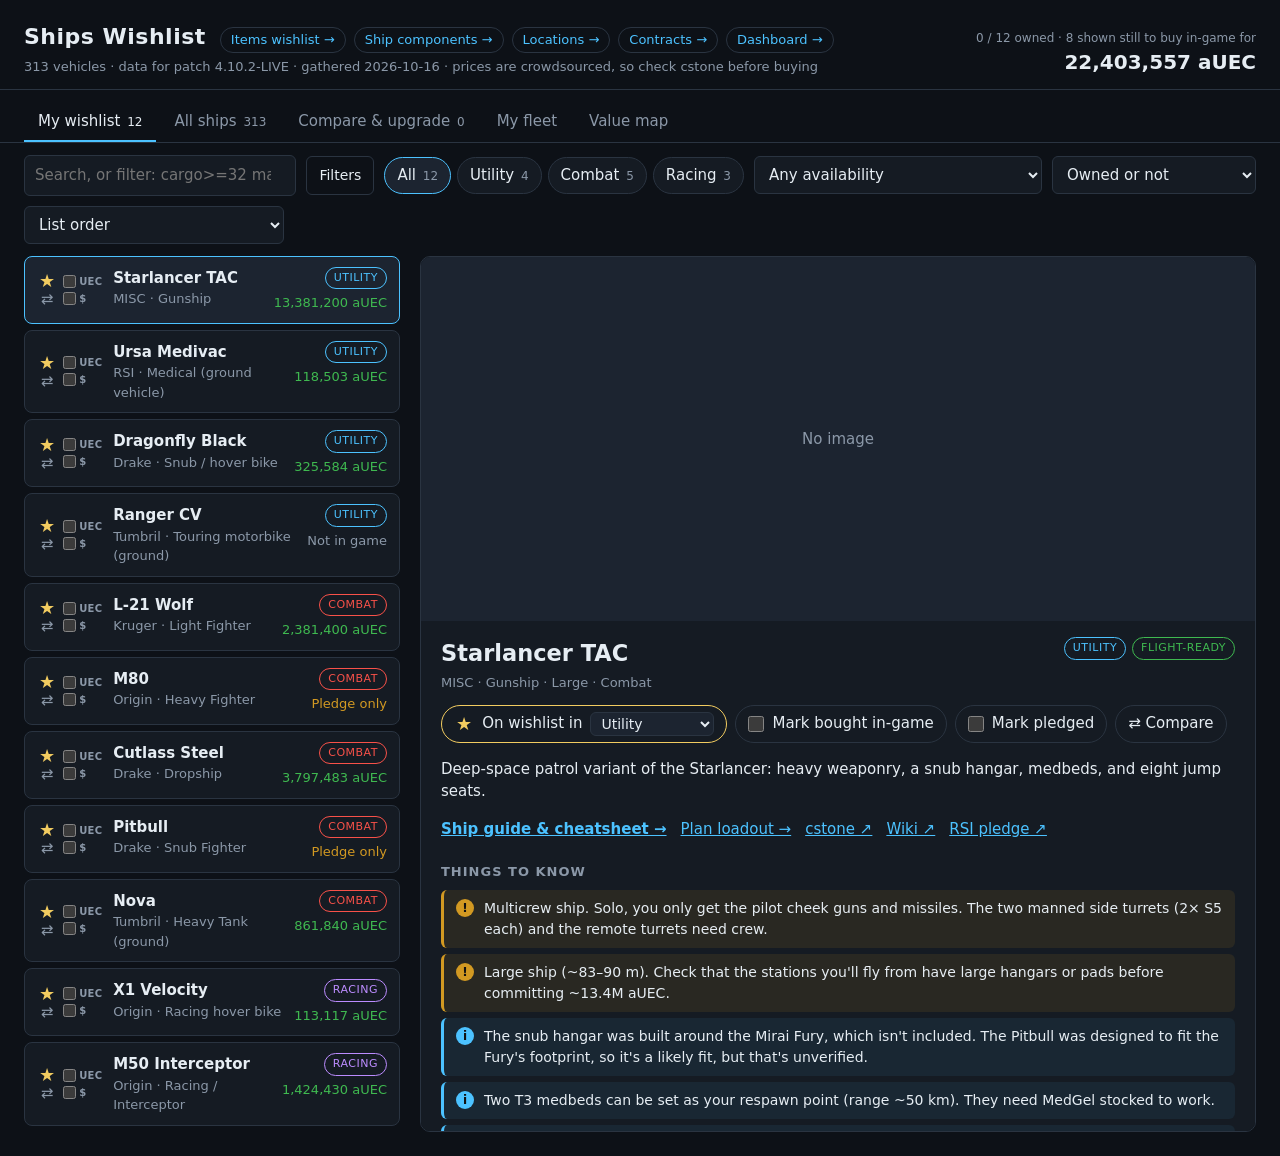
==== commit a070c299: "Deploy star-citizen-notes@cb268cd" ====
--- a/index.html
+++ b/index.html
@@ -68,6 +68,7 @@
   </main>
   <main class="compare-view" id="compareView"></main>
   <main class="value-view" id="valueView"></main>
+  <main class="fleet-view" id="fleetView"></main>
 
   <script src="site.js"></script>
   <script src="catalog.data.js"></script>
@@ -78,6 +79,7 @@
   <script src="filters.js"></script>
   <script src="compare.js"></script>
   <script src="valuemap.js"></script>
+  <script src="fleet.js"></script>
   <script src="app.js"></script>
 </body>
 </html>
--- a/styles.css
+++ b/styles.css
@@ -641,3 +641,40 @@
   .value-view { padding-left: 16px; padding-right: 16px; }
   .vm-tables { grid-template-columns: 1fr; }
 }
+
+/* ── My fleet ──────────────────────────────── */
+.fleet-view { display: none; padding: 16px 24px 32px; flex-direction: column; gap: 16px; }
+.fleet-mode .fleet-view { display: flex; }
+.fleet-mode .toolbar, .fleet-mode .filter-panel, .fleet-mode .active-filters, .fleet-mode .layout, .fleet-mode .cmp-tray { display: none !important; }
+.fleet-view .cmp-card { position: relative; }
+.fc-tiles { display: flex; flex-wrap: wrap; gap: 10px; margin: 8px 0; }
+.fc-tiles .tile { background: var(--panel-2); border-radius: 8px; padding: 8px 12px; display: flex; flex-direction: column; min-width: 180px; }
+.fc-tiles .tile span, .fc-tiles .tile small { color: var(--muted); font-size: 12px; }
+.fc-tiles .tile strong { font-size: 20px; }
+.fc-grid { display: flex; flex-direction: column; gap: 6px; }
+.fc-row { display: grid; grid-template-columns: 110px 1fr; gap: 10px; align-items: start; padding: 6px 0; border-bottom: 1px solid var(--border); }
+.fc-career { font-size: 13px; color: var(--muted); padding-top: 4px; }
+.fc-cells { display: flex; flex-wrap: wrap; gap: 6px; }
+.fc-chip { font-size: 13px; text-decoration: none; padding: 3px 10px; border-radius: 999px; border: 1px solid var(--border); color: var(--muted); }
+.fc-chip span { font-size: 11px; margin-left: 2px; font-variant-numeric: tabular-nums; }
+.fc-chip.owned { background: var(--vm-owned); border-color: var(--vm-owned); color: #fff; }
+.fc-chip.wanted { background: var(--vm-wanted); border-color: var(--vm-wanted); color: #fff; }
+.fc-chip:hover { border-color: var(--text); }
+.fc-key { display: inline-block; width: 12px; height: 12px; border-radius: 999px; margin-right: 6px; vertical-align: -2px; border: 1px solid var(--border); }
+.fc-key.owned { background: var(--vm-owned); border-color: var(--vm-owned); }
+.fc-key.wanted { background: var(--vm-wanted); border-color: var(--vm-wanted); }
+.fc-check { display: inline-flex; align-items: center; gap: 6px; }
+.fc-check input { accent-color: var(--accent); margin: 0; }
+.ul-plot { width: 100%; overflow: hidden; }
+.ul-base { fill: #4d5866; }
+.ul-bar { fill: var(--vm-wanted); }
+.ul-guide { stroke: #2a3441; stroke-width: 1; stroke-dasharray: 2 3; }
+.ul-val { fill: var(--text); font-size: 12px; font-variant-numeric: tabular-nums; }
+.ul-row:hover .ul-bar, .ul-row:focus .ul-bar { stroke: var(--text); stroke-width: 1.5; }
+.ul-row:focus { outline: none; }
+@media (max-width: 800px) {
+  .fleet-view { padding-left: 16px; padding-right: 16px; }
+  .fc-row { grid-template-columns: 1fr; gap: 4px; }
+}
+.vm-controls label { max-width: 100%; flex-wrap: wrap; }
+.vm-controls select { max-width: 100%; min-width: 0; }
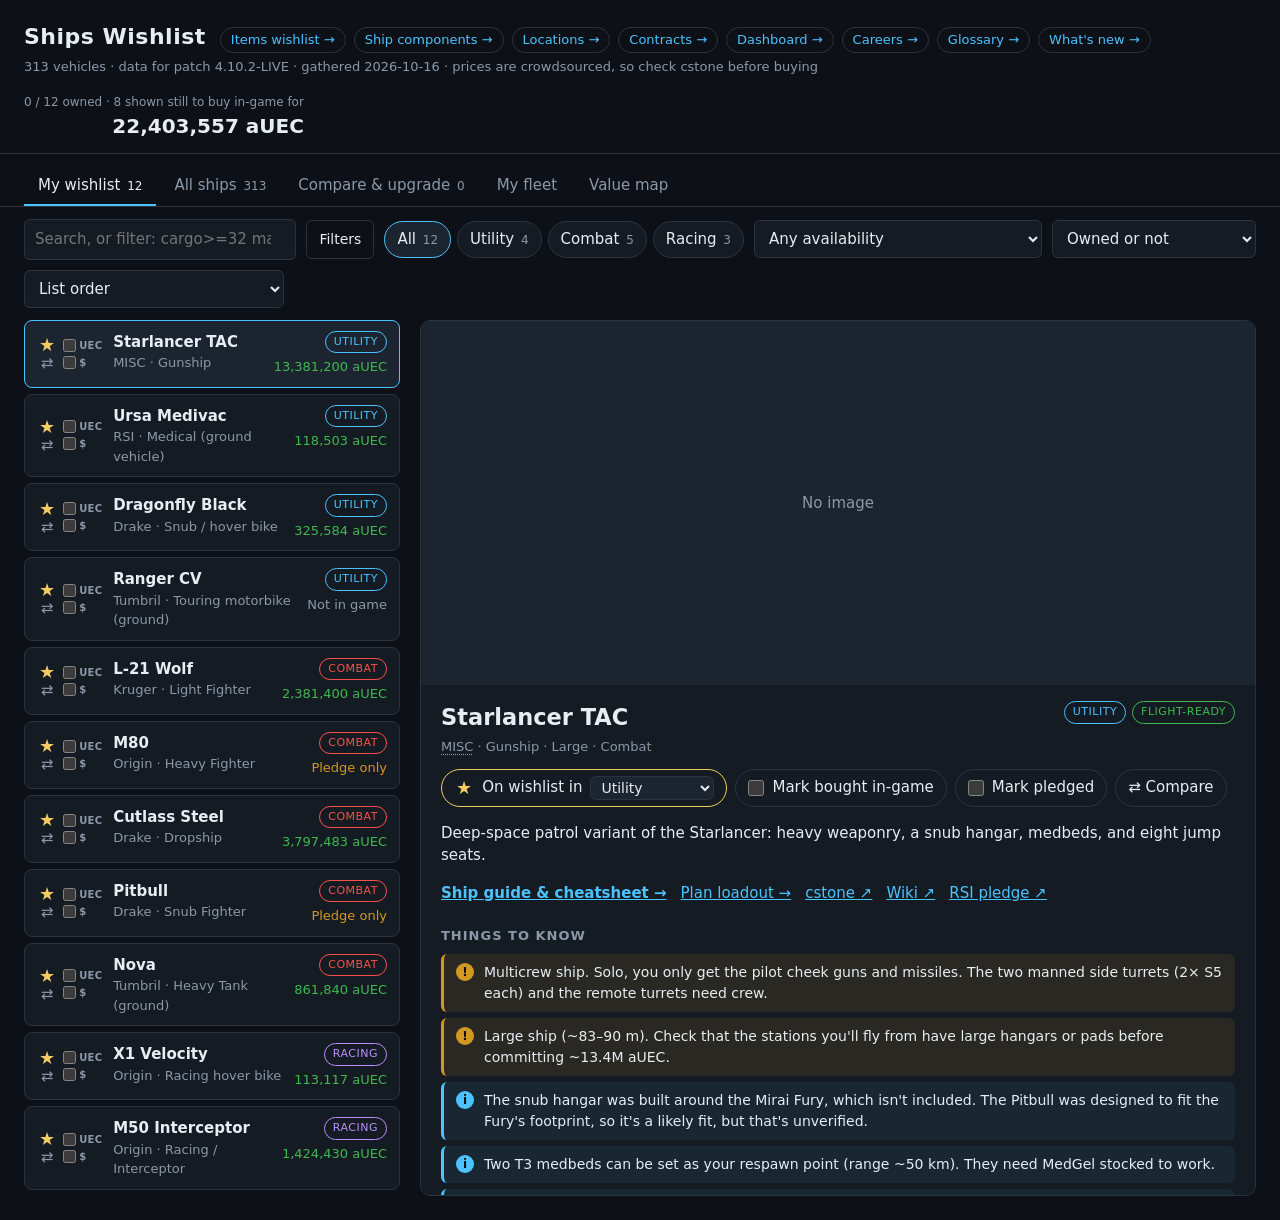
==== commit c9dbc59c: "Deploy star-citizen-notes@76025f4" ====
--- a/index.html
+++ b/index.html
@@ -71,6 +71,7 @@
   <main class="fleet-view" id="fleetView"></main>
 
   <script src="site.js"></script>
+  <script>/* "What's new" dot: loads whatsnew.js from the changelog app linked in site.js. */(function () { var l = ((window.SITE || {}).links || []).filter(function (x) { return x.id === "changelog"; })[0]; if (!l) return; var s = document.createElement("script"); s.src = l.href.replace(/index\.html$/, "") + "whatsnew.js"; s.async = true; document.head.appendChild(s); })();</script>
   <script src="catalog.data.js"></script>
   <script src="ships.data.js"></script>
   <script src="wishlist.js"></script>
--- a/styles.css
+++ b/styles.css
@@ -678,3 +678,7 @@
 }
 .vm-controls label { max-width: 100%; flex-wrap: wrap; }
 .vm-controls select { max-width: 100%; min-width: 0; }
+
+/* Names that link to the glossary: quiet until hovered. */
+a.lookup { color: inherit; text-decoration: underline dotted; text-underline-offset: 3px; }
+a.lookup:hover { color: var(--accent); }
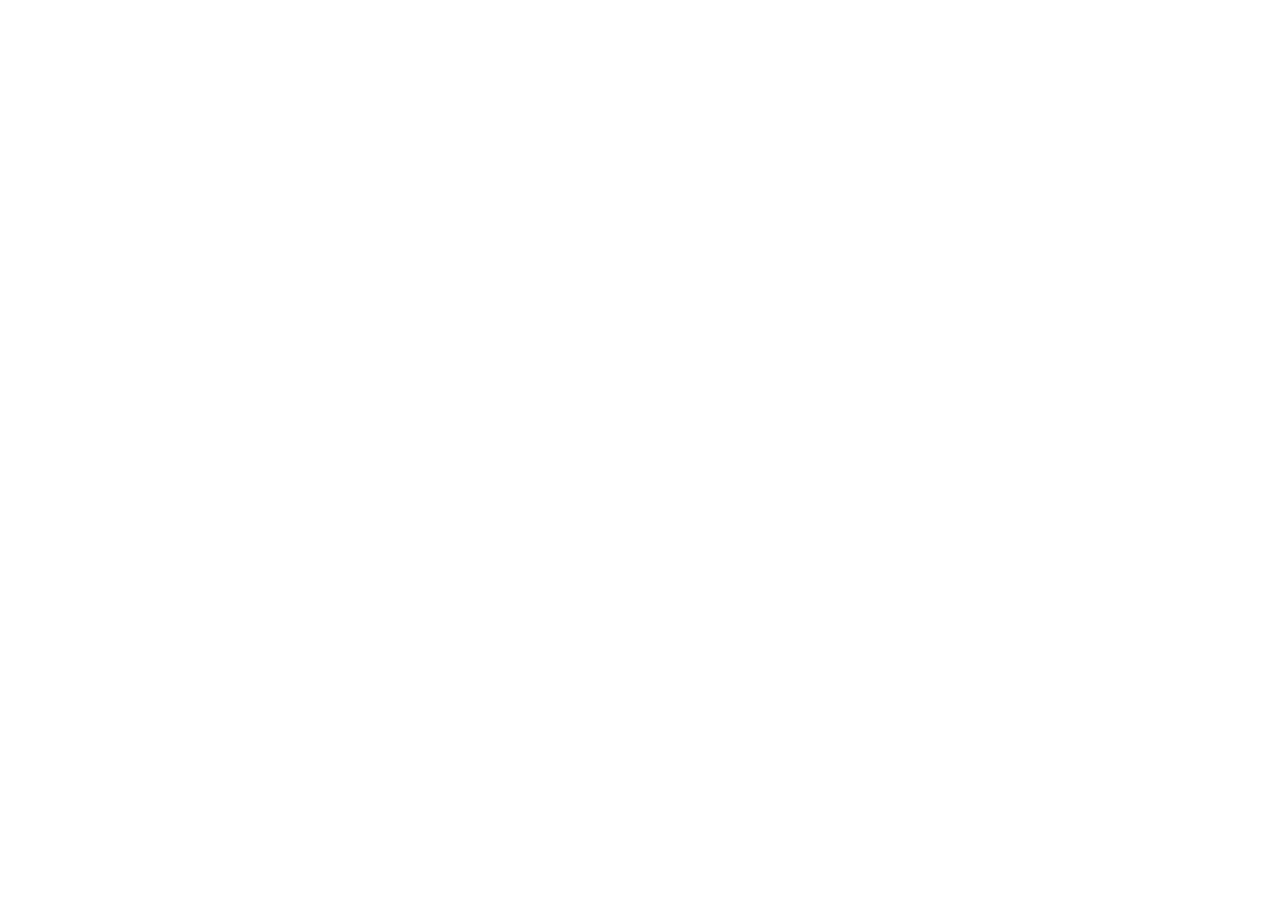
==== commit 72494e71: "Redirect to https://star-citizen.john-clinton-rogers.workers.dev/ships/" ====
--- a/index.html
+++ b/index.html
@@ -3,84 +3,125 @@
 <head>
   <meta charset="utf-8">
   <meta name="viewport" content="width=device-width, initial-scale=1">
-  <title>Ships Wishlist</title>
-  <link rel="stylesheet" href="styles.css">
+  <meta name="referrer" content="origin">
+  <meta name="robots" content="noindex">
+  <title>Ships has moved</title>
+  <link rel="canonical" href="https://star-citizen.john-clinton-rogers.workers.dev/ships/">
+  <noscript><meta http-equiv="refresh" content="0; url=https://star-citizen.john-clinton-rogers.workers.dev/ships/"></noscript>
+  <style>body{font:16px/1.5 system-ui,sans-serif;max-width:40rem;margin:3rem auto;padding:0 16px;color:#e6edf3;background:#0d1117}a{color:#4cc2ff}</style>
 </head>
 <body>
-  <header class="top">
-    <div>
-      <div class="title-row">
-        <h1>Ships Wishlist</h1>
-        <nav class="site-links" id="siteLinks" aria-label="Other sites"></nav>
-      </div>
-      <p class="meta" id="meta"></p>
-    </div>
-    <div class="total" id="total"></div>
-  </header>
+  <h1>Ships has moved</h1>
+  <p>All the Star Citizen tools are now on one site. Taking you to <a id="to" href="https://star-citizen.john-clinton-rogers.workers.dev/ships/">the new address</a>…</p>
+  <div id="big" hidden>
+    <p>Your saved data is too big to bring over by link. <a id="download" download="star-citizen-saved-data.json" href="#">Download a copy</a>, then <a href="https://star-citizen.john-clinton-rogers.workers.dev/ships/">continue to the new site</a>.</p>
+  </div>
+  <p><a href="?sc-move=1">Bring my saved data again</a></p>
+  <script>
+// The old GitHub Pages sites' redirect page (hosting-migration, D-045, D-046). Each of the ten repos
+// serves this script, inlined into its index.html and 404.html by publish-redirects.ts, so every
+// old address (deep links too) lands on the same view on the new site.
+// The first time, it also carries the browser's saved data (every "sc-" key) to /moved, in the
+// part of the address after #, which never reaches a server. The old copy is never deleted.
+// "?sc-move=1" sends the data again.
+// Plain JavaScript, like the legacy apps: no build step. Tested in redirect.test.ts.
+((win) => {
+  const SITE = "https://star-citizen.john-clinton-rogers.workers.dev";
+  const PATHS = {"ships":"/ships/","items":"/items/","ship-components":"/components/","dashboard":"/dashboard/","contracts":"/contracts/","careers":"/careers/","locations":"/locations/","glossary":"/glossary/","changelog":"/changelog/","roadmap":"/roadmap/"}; // old repo name ("ship-components") -> new path ("/components/")
+  const MARK = "sc-moved";
+  const AGAIN = "sc-move";
+  const LIMIT = 1_500_000; // characters of encoded data: well under browsers' address limits
 
-  <div class="pending" id="pending" hidden></div>
+  /** The new site's path for an old address, keeping the page, query and #. */
+  const newPath = (pathname, search, hash) => {
+    const m = /^\/star-citizen-([a-z-]+)(\/.*)?$/.exec(pathname);
+    const base = m && PATHS[m[1]];
+    if (!base) return "/";
+    let rest = (m[2] || "/").slice(1);
+    if (rest === "index.html") rest = "";
+    const query = search
+      .replace(/^\?/, "")
+      .split("&")
+      .filter((p) => p && p.split("=")[0] !== AGAIN)
+      .join("&");
+    return `${base}${rest}${query ? `?${query}` : ""}${hash}`;
+  };
 
-  <nav class="scope" id="scope" aria-label="Which ships"></nav>
+  const savedData = (storage) => {
+    const data = {};
+    let count = 0;
+    for (let i = 0; i < storage.length; i++) {
+      const key = storage.key(i);
+      if (key?.startsWith("sc-") && key !== MARK) {
+        data[key] = storage.getItem(key);
+        count++;
+      }
+    }
+    return count ? data : null;
+  };
 
-  <section class="toolbar">
-    <input id="search" type="search" placeholder="Search, or filter: cargo>=32 maker:drake is:rentable…" autocomplete="off" spellcheck="false">
-    <button type="button" id="filtersToggle" class="ghost filters-toggle" aria-expanded="false" aria-controls="filterPanel">Filters</button>
-    <div class="chips" id="categoryChips"></div>
-    <select id="availability" aria-label="Availability">
-      <option value="">Any availability</option>
-      <option value="buy">Buyable in-game</option>
-      <option value="rent">Rental only</option>
-      <option value="pledge">Pledge only</option>
-      <option value="earn">Earned in-game (Wikelo, events)</option>
-      <option value="none">Not in game</option>
-    </select>
-    <select id="owned" aria-label="Owned">
-      <option value="">Owned or not</option>
-      <option value="wanted">Not owned yet</option>
-      <option value="purchased">Owned (either way)</option>
-      <option value="pledged">Pledged (real money)</option>
-      <option value="bought">Bought in-game</option>
-    </select>
-    <select id="sort" aria-label="Sort">
-      <option value="list">List order</option>
-      <option value="price-asc">Price: low → high</option>
-      <option value="price-desc">Price: high → low</option>
-      <option value="name">Name</option>
-      <option value="manufacturer">Manufacturer</option>
-      <option value="stat:cargo">Cargo: most first</option>
-      <option value="stat:scm">SCM speed: fastest first</option>
-      <option value="stat:dps">Pilot DPS: highest first</option>
-      <option value="stat:hull">Hull HP: highest first</option>
-      <option value="stat:shield">Shield HP: highest first</option>
-      <option value="stat:qt">Quantum range: longest first</option>
-      <option value="stat:length">Length: biggest first</option>
-      <option value="stat:crew">Crew: largest first</option>
-    </select>
-  </section>
+  const encode = (data) => {
+    const bytes = new TextEncoder().encode(JSON.stringify(data));
+    let binary = "";
+    for (const b of bytes) binary += String.fromCharCode(b);
+    return btoa(binary).replace(/\+/g, "-").replace(/\//g, "_").replace(/=+$/, "");
+  };
 
-  <section class="filter-panel" id="filterPanel" hidden></section>
-  <div class="active-filters" id="activeFilters"></div>
-  <div class="cmp-tray" id="compareTray"></div>
+  /** Where to send this visit: { url }, { url, carried }, or { tooBig, url, data }. */
+  const plan = (location, storage) => {
+    const path = newPath(location.pathname, location.search, location.hash);
+    const again = new RegExp(`(^|[?&])${AGAIN}=`).test(location.search);
+    let data = null;
+    try {
+      if (again || !storage.getItem(MARK)) data = savedData(storage);
+    } catch {
+      data = null; // storage blocked: just redirect
+    }
+    if (!data) return { url: SITE + path };
+    const encoded = encode(data);
+    if (encoded.length > LIMIT) return { tooBig: true, url: SITE + path, data };
+    return { url: `${SITE}/moved#data=${encoded}&to=${encodeURIComponent(path)}`, carried: true };
+  };
 
-  <main class="layout">
-    <ul class="list" id="list"></ul>
-    <article class="detail" id="detail"></article>
-  </main>
-  <main class="compare-view" id="compareView"></main>
-  <main class="value-view" id="valueView"></main>
-  <main class="fleet-view" id="fleetView"></main>
+  const show = (doc, p) => {
+    const link = doc.getElementById("to");
+    if (link) link.href = p.url;
+    if (!p.tooBig) return;
+    const box = doc.getElementById("big");
+    const download = doc.getElementById("download");
+    if (box) box.hidden = false;
+    if (download) {
+      download.href = `data:application/json;charset=utf-8,${encodeURIComponent(JSON.stringify(p.data))}`;
+    }
+  };
 
-  <script src="site.js"></script>
-  <script>/* "What's new" dot: loads whatsnew.js from the changelog app linked in site.js. */(function () { var l = ((window.SITE || {}).links || []).filter(function (x) { return x.id === "changelog"; })[0]; if (!l) return; var s = document.createElement("script"); s.src = l.href.replace(/index\.html$/, "") + "whatsnew.js"; s.async = true; document.head.appendChild(s); })();</script>
-  <script src="catalog.data.js"></script>
-  <script src="ships.data.js"></script>
-  <script src="wishlist.js"></script>
-  <script src="purchases.js"></script>
-  <script src="common.js"></script>
-  <script src="filters.js"></script>
-  <script src="compare.js"></script>
-  <script src="valuemap.js"></script>
-  <script src="fleet.js"></script>
-  <script src="app.js"></script>
+  const run = (w) => {
+    let storage = null;
+    try {
+      storage = w.localStorage;
+    } catch {
+      storage = null;
+    }
+    const p = storage
+      ? plan(w.location, storage)
+      : { url: SITE + newPath(w.location.pathname, w.location.search, w.location.hash) };
+    show(w.document, p);
+    if (p.tooBig) return p;
+    if (p.carried) {
+      try {
+        storage.setItem(MARK, new Date().toISOString());
+      } catch {
+        // fine: it offers to carry the data again next time
+      }
+    }
+    w.location.replace(p.url);
+    return p;
+  };
+
+  win.ScRedirect = { newPath, plan, run };
+  if (!win.ScRedirectTest) run(win);
+})(window);
+
+  </script>
 </body>
 </html>
